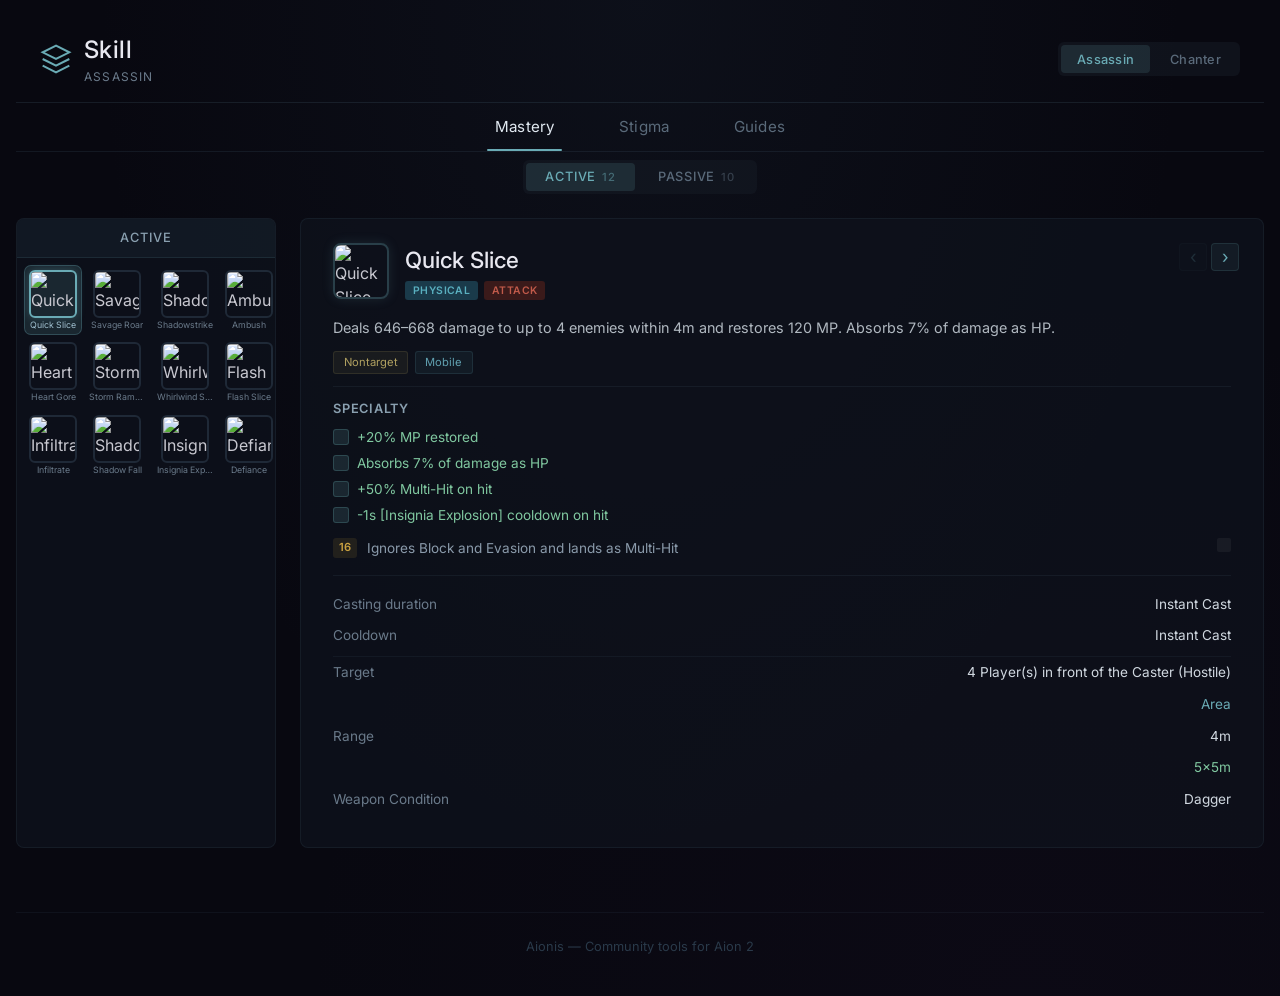
==== docs/studio/index.html @ 3311efd4 "chore(studio): publish wiki pages from Aion2-Theorycraft-Studio" ====
<!DOCTYPE html>
<html lang="en">
  <head>
    <meta charset="UTF-8" />
    <meta name="viewport" content="width=device-width, initial-scale=1.0" />
    <title>Aionis Wiki - Aion 2 Assassin Optimizer</title>
    <script type="module" crossorigin src="./assets/index-j35gQkrA.js"></script>
    <link rel="stylesheet" crossorigin href="./assets/index-NjCx9ytI.css">
  </head>
  <body>
    <div id="app"></div>
  </body>
</html>
---- docs/studio/assets/index-NjCx9ytI.css ----
@import"https://fonts.googleapis.com/css2?family=Inter:wght@300;400;500;600;700&display=swap";*{margin:0;padding:0;box-sizing:border-box}body{font-family:Inter,-apple-system,BlinkMacSystemFont,sans-serif;background:#080810;color:#c8c8d0;line-height:1.5;min-height:100vh;background-image:radial-gradient(ellipse at 50% 0%,rgba(40,60,80,.15) 0%,transparent 60%),radial-gradient(ellipse at 80% 100%,rgba(60,30,80,.08) 0%,transparent 50%)}.app{max-width:1400px;margin:0 auto;padding:1rem}.game-header{display:flex;align-items:center;justify-content:space-between;padding:1rem 1.5rem;margin-bottom:0;border-bottom:1px solid rgba(100,140,160,.15)}.header-left{display:flex;align-items:center;gap:.75rem}.header-icon{width:32px;height:32px;color:#6aabb5}.header-icon svg{width:100%;height:100%}.game-header h1{font-size:1.5rem;font-weight:500;color:#e8e8f0;letter-spacing:.02em}.class-name{font-size:.75rem;color:#6a7a8a;text-transform:uppercase;letter-spacing:.1em}.class-selector{display:flex;gap:.25rem;background:#14192399;border-radius:6px;padding:3px}.class-selector button{padding:.4rem 1rem;background:none;border:none;color:#5a6a7a;font-size:.8rem;font-family:inherit;font-weight:500;cursor:pointer;border-radius:4px;transition:all .2s;letter-spacing:.02em}.class-selector button:hover{color:#a0b0c0}.class-selector button.active{background:#6aabb526;color:#6aabb5}.game-nav{display:flex;justify-content:center;padding:0;border-bottom:1px solid rgba(100,140,160,.12)}.nav-tabs{display:flex;gap:0}.nav-tabs button{padding:.9rem 2rem;background:none;border:none;color:#5a6a7a;font-size:.95rem;font-family:inherit;font-weight:400;cursor:pointer;position:relative;transition:color .2s;letter-spacing:.02em}.nav-tabs button:hover{color:#a0b0c0}.nav-tabs button.active{color:#e0e8f0}.nav-tabs button.active:after{content:"";position:absolute;bottom:0;left:20%;right:20%;height:2px;background:#6aabb5;border-radius:1px}.sub-nav{display:flex;justify-content:center;padding:.5rem 0}.section-label{display:flex;gap:.25rem;background:#14192399;border-radius:6px;padding:3px}.section-label button{padding:.4rem 1.2rem;background:none;border:none;color:#5a6a7a;font-size:.8rem;font-family:inherit;font-weight:500;cursor:pointer;border-radius:4px;transition:all .2s;text-transform:uppercase;letter-spacing:.06em}.section-label button:hover{color:#a0b0c0}.section-label button.active{background:#6aabb526;color:#6aabb5}.tab-count{font-size:.7rem;opacity:.5;margin-left:2px}.game-content{padding:1rem 0}.skill-layout{display:grid;grid-template-columns:260px 1fr;gap:1.5rem;min-height:70vh}.icon-sidebar{background:#0e121ccc;border:1px solid rgba(100,140,160,.1);border-radius:8px;overflow:hidden}.sidebar-header{padding:.6rem 1rem;text-align:center;font-size:.8rem;font-weight:500;text-transform:uppercase;letter-spacing:.08em;color:#8aa0b0;background:#6aabb50f;border-bottom:1px solid rgba(106,171,181,.12)}.icon-grid{display:grid;grid-template-columns:repeat(4,1fr);gap:4px;padding:8px}.icon-cell{display:flex;flex-direction:column;align-items:center;padding:4px;border-radius:6px;cursor:pointer;transition:all .15s;position:relative}.icon-cell:hover{background:#6aabb51a}.icon-cell.selected{background:#6aabb526;box-shadow:0 0 0 1px #6aabb566}.icon-cell img{width:48px;height:48px;border-radius:6px;border:2px solid rgba(60,80,100,.4);transition:border-color .15s;image-rendering:auto}.icon-cell:hover img{border-color:#6aabb580}.icon-cell.selected img{border-color:#6aabb5;box-shadow:0 0 8px #6aabb54d}.icon-name{font-size:.55rem;color:#6a7a8a;text-align:center;margin-top:2px;line-height:1.2;max-width:56px;overflow:hidden;text-overflow:ellipsis;white-space:nowrap}.icon-cell.selected .icon-name{color:#a0c0d0}.detail-panel{background:#0e121ccc;border:1px solid rgba(100,140,160,.1);border-radius:8px;padding:1.5rem 2rem;position:relative}.detail-panel.empty-state{display:flex;flex-direction:column;align-items:center;justify-content:center;color:#3a4a5a}.empty-icon{width:64px;height:64px;margin-bottom:1rem;color:#2a3a4a}.empty-icon svg{width:100%;height:100%}.detail-header{display:flex;align-items:flex-start;gap:1rem;margin-bottom:1rem}.detail-icon{width:56px;height:56px;border-radius:8px;border:2px solid rgba(106,171,181,.3);box-shadow:0 0 12px #6aabb526;flex-shrink:0}.detail-title h2{font-size:1.4rem;font-weight:500;color:#e8e8f0;margin-bottom:.3rem}.tag-row{display:flex;gap:.35rem}.game-tag{padding:.1rem .5rem;border-radius:3px;font-size:.65rem;font-weight:600;text-transform:uppercase;letter-spacing:.04em}.tag-physical{background:#1a3a4a;color:#5ab0c0}.tag-magic{background:#1a2a4a;color:#5a80d0}.tag-attack{background:#3a1a1a;color:#c05a4a}.tag-debuff{background:#2a1a3a;color:#9a6ab0}.tag-buff{background:#1a3a2a;color:#5ab070}.tag-regen{background:#1a3a3a;color:#50c0a0}.detail-nav{position:absolute;top:1.5rem;right:1.5rem;display:flex;gap:.25rem}.nav-arrow{width:28px;height:28px;display:flex;align-items:center;justify-content:center;background:#6aabb514;border:1px solid rgba(106,171,181,.15);border-radius:4px;color:#6aabb5;font-size:1.1rem;cursor:pointer;transition:all .15s;font-family:inherit}.nav-arrow:hover:not(:disabled){background:#6aabb526}.nav-arrow:disabled{opacity:.2;cursor:default}.detail-description{font-size:.9rem;color:#b0b8c0;line-height:1.6;margin-bottom:.75rem}.detail-stagger{font-size:.85rem;color:#8a9aaa;margin-bottom:.5rem}.stagger-value{color:#e0e8f0;font-weight:600}.detail-props{display:flex;gap:.4rem;margin-bottom:.75rem}.detail-prop{padding:.15rem .6rem;border-radius:3px;font-size:.7rem;color:#6aabb5;background:#6aabb514;border:1px solid rgba(106,171,181,.15)}.prop-nontarget{color:#b0a060;background:#b0a06014;border-color:#b0a06026}.prop-mobile{color:#60a0b0;background:#60a0b014;border-color:#60a0b026}.section-divider{height:1px;background:#648ca01a;margin:.75rem 0}.detail-specialty h3{font-size:.8rem;font-weight:600;color:#8aa0b0;margin-bottom:.5rem;text-transform:uppercase;letter-spacing:.06em}.specialty-list{display:flex;flex-direction:column;gap:.35rem}.specialty-item{display:flex;align-items:flex-start;gap:.5rem;font-size:.85rem}.specialty-icon{width:16px;height:16px;border-radius:3px;background:#6aabb526;border:1px solid rgba(106,171,181,.25);flex-shrink:0;margin-top:2px}.specialty-text{color:#80c8a0}.detail-upgrades{margin-top:.5rem}.upgrade-entry{display:flex;align-items:flex-start;gap:.6rem;padding:.3rem 0;font-size:.85rem}.upgrade-level{display:inline-flex;align-items:center;justify-content:center;min-width:24px;height:20px;background:#c8a03c1f;color:#c8a040;border-radius:3px;font-size:.7rem;font-weight:600;flex-shrink:0}.upgrade-text{color:#8a9aaa}.upgrade-lock{margin-left:auto;width:14px;height:14px;background:#ffffff0d;border-radius:2px;flex-shrink:0}.detail-stats table{width:100%;border-collapse:collapse}.detail-stats td{padding:.35rem 0;font-size:.85rem}.stat-label{color:#6a7a8a;width:45%}.stat-value{color:#d0d8e0;text-align:right;font-weight:400}.stat-area{color:#6aabb5;font-size:.8rem}.stat-area-size{color:#80c8a0;font-size:.8rem}.stat-divider td{padding:.15rem 0;border-bottom:1px solid rgba(100,140,160,.08)}.guides-layout{max-width:900px;margin:0 auto}.build-list{display:flex;flex-direction:column;gap:.75rem}.build-panel{background:#0e121ccc;border:1px solid rgba(100,140,160,.1);border-radius:8px;padding:1.2rem 1.5rem;cursor:pointer;transition:all .2s}.build-panel:hover{border-color:#6aabb533}.build-panel.expanded{border-color:#6aabb540;cursor:default}.build-header{display:flex;flex-direction:column;gap:.25rem}.build-title{display:flex;align-items:center;gap:.75rem}.build-title h3{font-size:1.1rem;font-weight:500;color:#e0e8f0}.build-context{font-size:.8rem;color:#5a6a7a}.difficulty-badge{padding:.15rem .5rem;border-radius:3px;font-size:.65rem;font-weight:600;text-transform:uppercase;letter-spacing:.04em}.difficulty-badge.easy{background:#50c8781f;color:#50c878}.difficulty-badge.medium{background:#c8a03c1f;color:#c8a040}.difficulty-badge.hard{background:#c8503c1f;color:#c85040}.build-details{margin-top:1rem;padding-top:1rem;border-top:1px solid rgba(100,140,160,.08)}.build-weapon{margin-bottom:1rem}.weapon-label{font-size:.7rem;text-transform:uppercase;letter-spacing:.06em;color:#5a6a7a;margin-bottom:.15rem}.weapon-name{font-size:1rem;font-weight:500;color:#c8a040}.weapon-reason{font-size:.8rem;color:#6a7a8a;margin-top:.25rem}.stat-bars{display:flex;flex-direction:column;gap:.4rem;margin-bottom:1.25rem}.stat-bar-row{display:flex;align-items:center;gap:.5rem}.stat-bar-label{width:100px;font-size:.75rem;color:#6a7a8a;text-transform:capitalize}.stat-bar-track{flex:1;height:4px;background:#648ca014;border-radius:2px;overflow:hidden}.stat-bar-fill{height:100%;background:linear-gradient(90deg,#3a8a7e,#6aabb5);border-radius:2px;transition:width .3s}.stat-bar-value{width:20px;text-align:right;font-size:.75rem;color:#8a9aaa;font-weight:500}.build-skills-section{margin-bottom:1rem}.build-skills-section h4,.build-rotation h4{font-size:.75rem;font-weight:600;text-transform:uppercase;letter-spacing:.06em;color:#6aabb5;margin-bottom:.5rem}.build-skill-list{display:flex;flex-direction:column;gap:.3rem}.build-skill-item{display:flex;align-items:baseline;gap:.5rem;font-size:.85rem}.skill-priority{display:inline-flex;align-items:center;justify-content:center;width:22px;height:18px;background:#6aabb51a;color:#6aabb5;border-radius:3px;font-size:.6rem;font-weight:600;flex-shrink:0}.skill-name-text{color:#d0d8e0;font-weight:500}.skill-reason{color:#5a6a7a;font-size:.8rem}.rotation-flow{display:flex;flex-wrap:wrap;align-items:center;gap:.25rem}.rotation-step{display:inline-flex;align-items:center;gap:.25rem}.step-text{padding:.25rem .6rem;background:#0e121c99;border:1px solid rgba(100,140,160,.12);border-radius:4px;font-size:.8rem;color:#b0b8c0}.step-arrow{color:#3a4a5a;font-size:.9rem}.combo-categories{display:flex;flex-direction:column;gap:2rem}.category-title{font-size:.85rem;font-weight:600;text-transform:uppercase;letter-spacing:.06em;color:#6aabb5;padding-bottom:.5rem;border-bottom:1px solid rgba(106,171,181,.12);margin-bottom:.75rem}.combo-list{display:grid;grid-template-columns:repeat(auto-fill,minmax(380px,1fr));gap:.75rem}.combo-panel{background:#0e121ccc;border:1px solid rgba(100,140,160,.1);border-radius:8px;padding:1.2rem}.combo-header{display:flex;justify-content:space-between;align-items:flex-start;margin-bottom:.5rem}.combo-header h4{font-size:1rem;font-weight:500;color:#e0e8f0}.combo-meta{display:flex;gap:.4rem;align-items:center}.combo-duration{font-size:.7rem;color:#5a6a7a;background:#648ca014;padding:.1rem .4rem;border-radius:3px}.combo-description{font-size:.85rem;color:#6a7a8a;margin-bottom:.75rem}.combo-rating{display:flex;gap:1rem;margin-bottom:.75rem}.rating-item{display:flex;align-items:center;gap:.35rem}.rating-label{font-size:.65rem;color:#5a6a7a;text-transform:uppercase;letter-spacing:.04em}.rating-pips{display:flex;gap:2px}.pip{width:8px;height:8px;border-radius:2px;background:#648ca01a;transition:background .2s}.pip.filled{background:#6aabb5}.combo-sequence{display:flex;flex-direction:column;gap:2px;margin-bottom:.75rem}.sequence-step{display:flex;flex-direction:column;align-items:flex-start}.step-number{display:inline-flex;align-items:center;justify-content:center;width:18px;height:18px;background:#6aabb51a;color:#6aabb5;border-radius:50%;font-size:.6rem;font-weight:600;flex-shrink:0;display:none}.step-skill{display:inline-block;padding:.2rem .6rem;background:#0e121c99;border:1px solid rgba(100,140,160,.1);border-radius:4px;font-size:.8rem;color:#b0b8c0}.sequence-arrow{color:#2a3a4a;font-size:.7rem;padding-left:.6rem}.combo-context{display:flex;gap:.3rem;flex-wrap:wrap;margin-bottom:.5rem}.context-tag{padding:.1rem .45rem;border-radius:3px;font-size:.6rem;color:#5a6a7a;background:#648ca00f;border:1px solid rgba(100,140,160,.1);text-transform:uppercase;letter-spacing:.04em}.combo-notes{font-size:.8rem;color:#5a6a7a;font-style:italic;padding-top:.5rem;border-top:1px solid rgba(100,140,160,.06)}.acquisition-badge{display:inline-flex;align-items:center;justify-content:center;padding:.1rem .5rem;background:#6aabb51f;color:#6aabb5;border:1px solid rgba(106,171,181,.25);border-radius:4px;font-size:.7rem;font-weight:600;margin-left:.5rem;vertical-align:middle}.tag-chain{background:#1a2a3a;color:#60a0d0}.tag-conditional{background:#2a2a1a;color:#d0a060}.chain-from-info{display:flex;align-items:center;gap:.5rem;margin-bottom:.75rem;font-size:.85rem}.chain-label{color:#5a6a7a}.chain-source{color:#6aabb5;font-weight:500}.progression-section{margin-bottom:2rem}.section-note{font-size:.8rem;color:#5a6a7a;margin-bottom:1rem;font-style:italic}.acquisition-timeline{display:flex;flex-direction:column;gap:.5rem}.acq-level-row{display:flex;align-items:center;gap:1rem;padding:.5rem .75rem;background:#0e121c99;border:1px solid rgba(100,140,160,.08);border-radius:6px}.acq-level-badge{display:inline-flex;align-items:center;justify-content:center;min-width:50px;padding:.2rem .5rem;background:#6aabb51f;color:#6aabb5;border-radius:4px;font-size:.75rem;font-weight:600;flex-shrink:0}.acq-skills{display:flex;flex-wrap:wrap;gap:.35rem}.acq-skill-tag{padding:.15rem .6rem;border-radius:4px;font-size:.8rem;font-weight:400}.acq-skill-tag.active{background:#c8503c1a;color:#c08070;border:1px solid rgba(200,80,60,.2)}.acq-skill-tag.passive{background:#50c8781a;color:#70c088;border:1px solid rgba(80,200,120,.2)}.acq-skill-tag.chain{background:#60a0d01a;color:#60a0d0;border:1px solid rgba(96,160,208,.2)}.acq-skill-tag.conditional{background:#d0a0601a;color:#d0a060;border:1px solid rgba(208,160,96,.2)}.chain-sequences{display:flex;flex-direction:column;gap:.75rem}.chain-panel{background:#0e121ccc;border:1px solid rgba(100,140,160,.1);border-radius:8px;padding:1.2rem 1.5rem}.chain-header h4{font-size:1rem;font-weight:500;color:#e0e8f0;margin-bottom:.25rem}.chain-desc{font-size:.8rem;color:#5a6a7a;margin-bottom:.75rem}.chain-flow{display:flex;flex-wrap:wrap;align-items:center;gap:.3rem}.chain-step-wrapper{display:inline-flex;align-items:center;gap:.3rem}.chain-step-node{padding:.35rem .8rem;background:#60a0d01a;border:1px solid rgba(96,160,208,.25);border-radius:5px;font-size:.85rem;color:#80c0e0;font-weight:500}.chain-arrow{color:#6aabb5;font-size:1.1rem;font-weight:600}.conditional-list{display:flex;flex-direction:column;gap:.75rem}.conditional-panel{background:#0e121ccc;border:1px solid rgba(100,140,160,.1);border-radius:8px;padding:1rem 1.25rem}.cond-trigger{display:flex;align-items:center;gap:.75rem;margin-bottom:.35rem}.cond-trigger-name{font-size:.95rem;font-weight:500;color:#e0e8f0}.cond-condition{font-size:.75rem;color:#5a6a7a;background:#648ca00f;padding:.1rem .5rem;border-radius:3px;border:1px solid rgba(100,140,160,.1)}.cond-arrow-col{padding:.15rem 0 .15rem .5rem;color:#3a5a6a;font-size:.85rem}.cond-enables{display:flex;flex-direction:column;gap:.3rem;padding-left:1rem;border-left:2px solid rgba(208,160,96,.2)}.cond-enable-item{display:flex;align-items:baseline;gap:.5rem;font-size:.85rem}.cond-enable-name{color:#d0a060;font-weight:500}.cond-enable-reason{color:#5a6a7a;font-size:.75rem}.game-footer{text-align:center;margin-top:3rem;padding:1.5rem 0;border-top:1px solid rgba(100,140,160,.08);color:#2a3a4a;font-size:.8rem}@media (max-width: 768px){.skill-layout{grid-template-columns:1fr}.icon-grid{grid-template-columns:repeat(6,1fr)}.icon-name{display:none}.detail-panel{padding:1rem}.combo-list{grid-template-columns:1fr}.nav-tabs button{padding:.7rem 1.2rem;font-size:.85rem}}@media (max-width: 480px){.icon-grid{grid-template-columns:repeat(5,1fr)}.detail-title h2{font-size:1.1rem}}
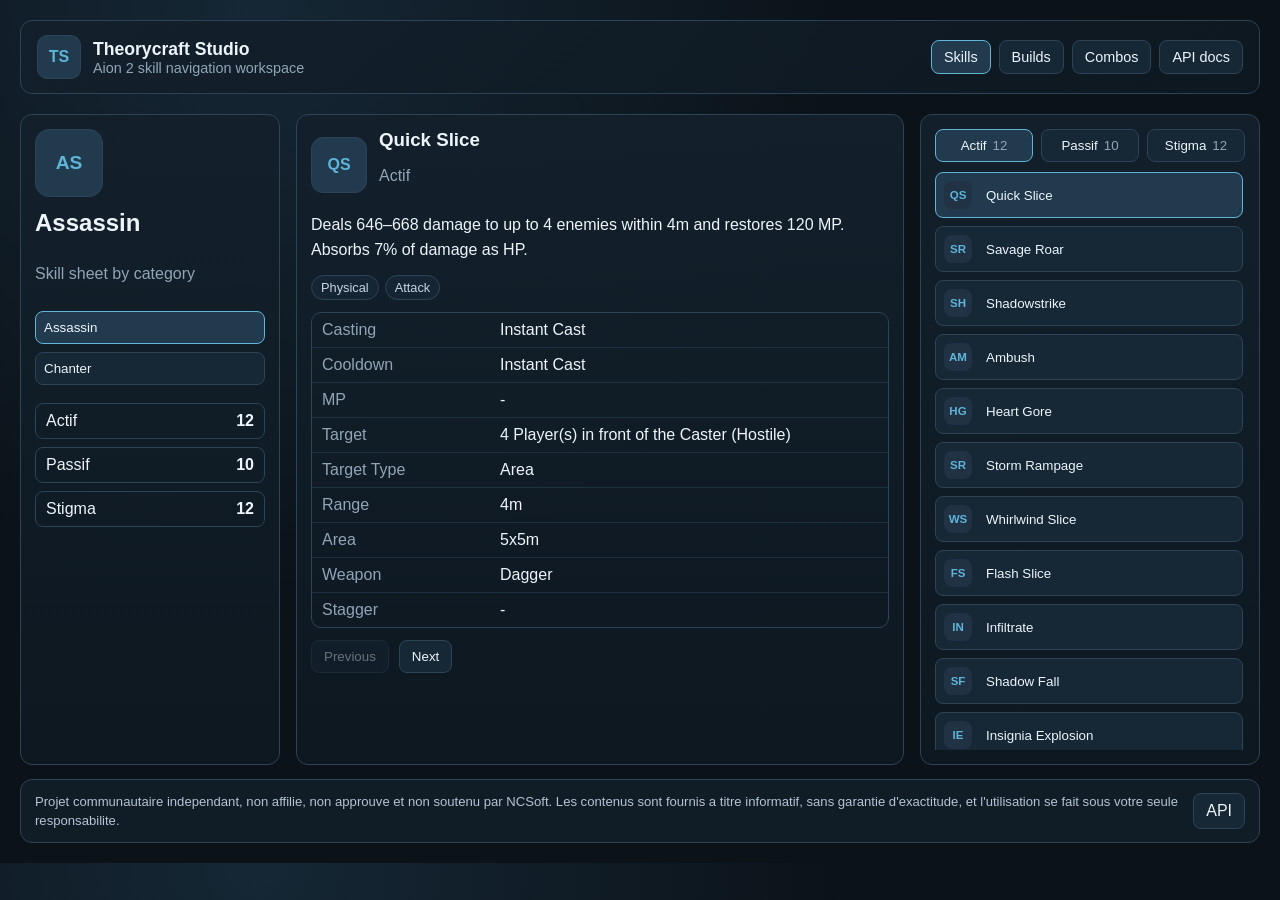
==== commit 83be4541: "chore(studio): publish wiki pages from Aion2-Theorycraft-Studio" ====
--- a/docs/studio/index.html
+++ b/docs/studio/index.html
@@ -1,13 +1,11 @@
-<!DOCTYPE html>
+<!doctype html>
 <html lang="en">
-  <head>
-    <meta charset="UTF-8" />
-    <meta name="viewport" content="width=device-width, initial-scale=1.0" />
-    <title>Aionis Wiki - Aion 2 Assassin Optimizer</title>
-    <script type="module" crossorigin src="./assets/index-j35gQkrA.js"></script>
-    <link rel="stylesheet" crossorigin href="./assets/index-NjCx9ytI.css">
-  </head>
-  <body>
-    <div id="app"></div>
-  </body>
+<head>
+  <meta charset="utf-8" />
+  <meta http-equiv="refresh" content="0; url=../" />
+  <title>Redirecting to Studio root</title>
+</head>
+<body>
+  <p>Redirecting to <a href="../">Studio root</a>...</p>
+</body>
 </html>
